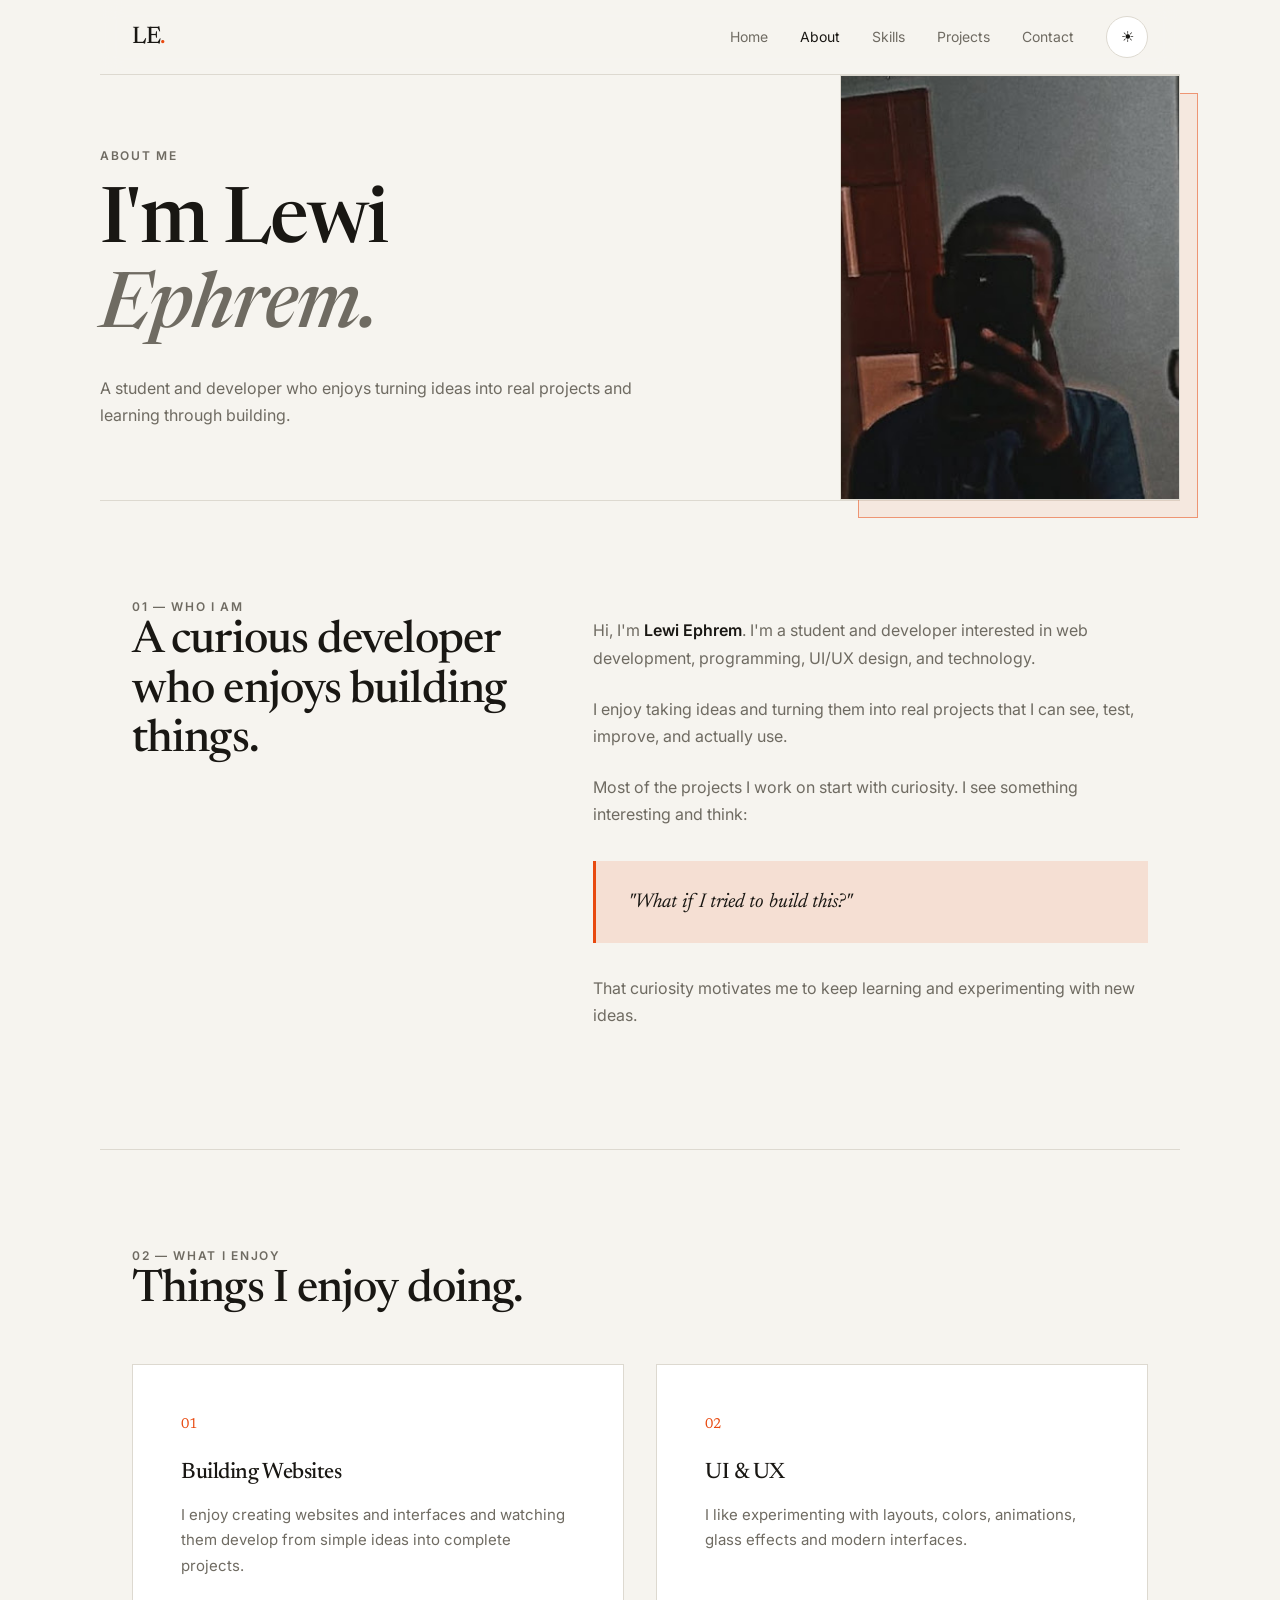
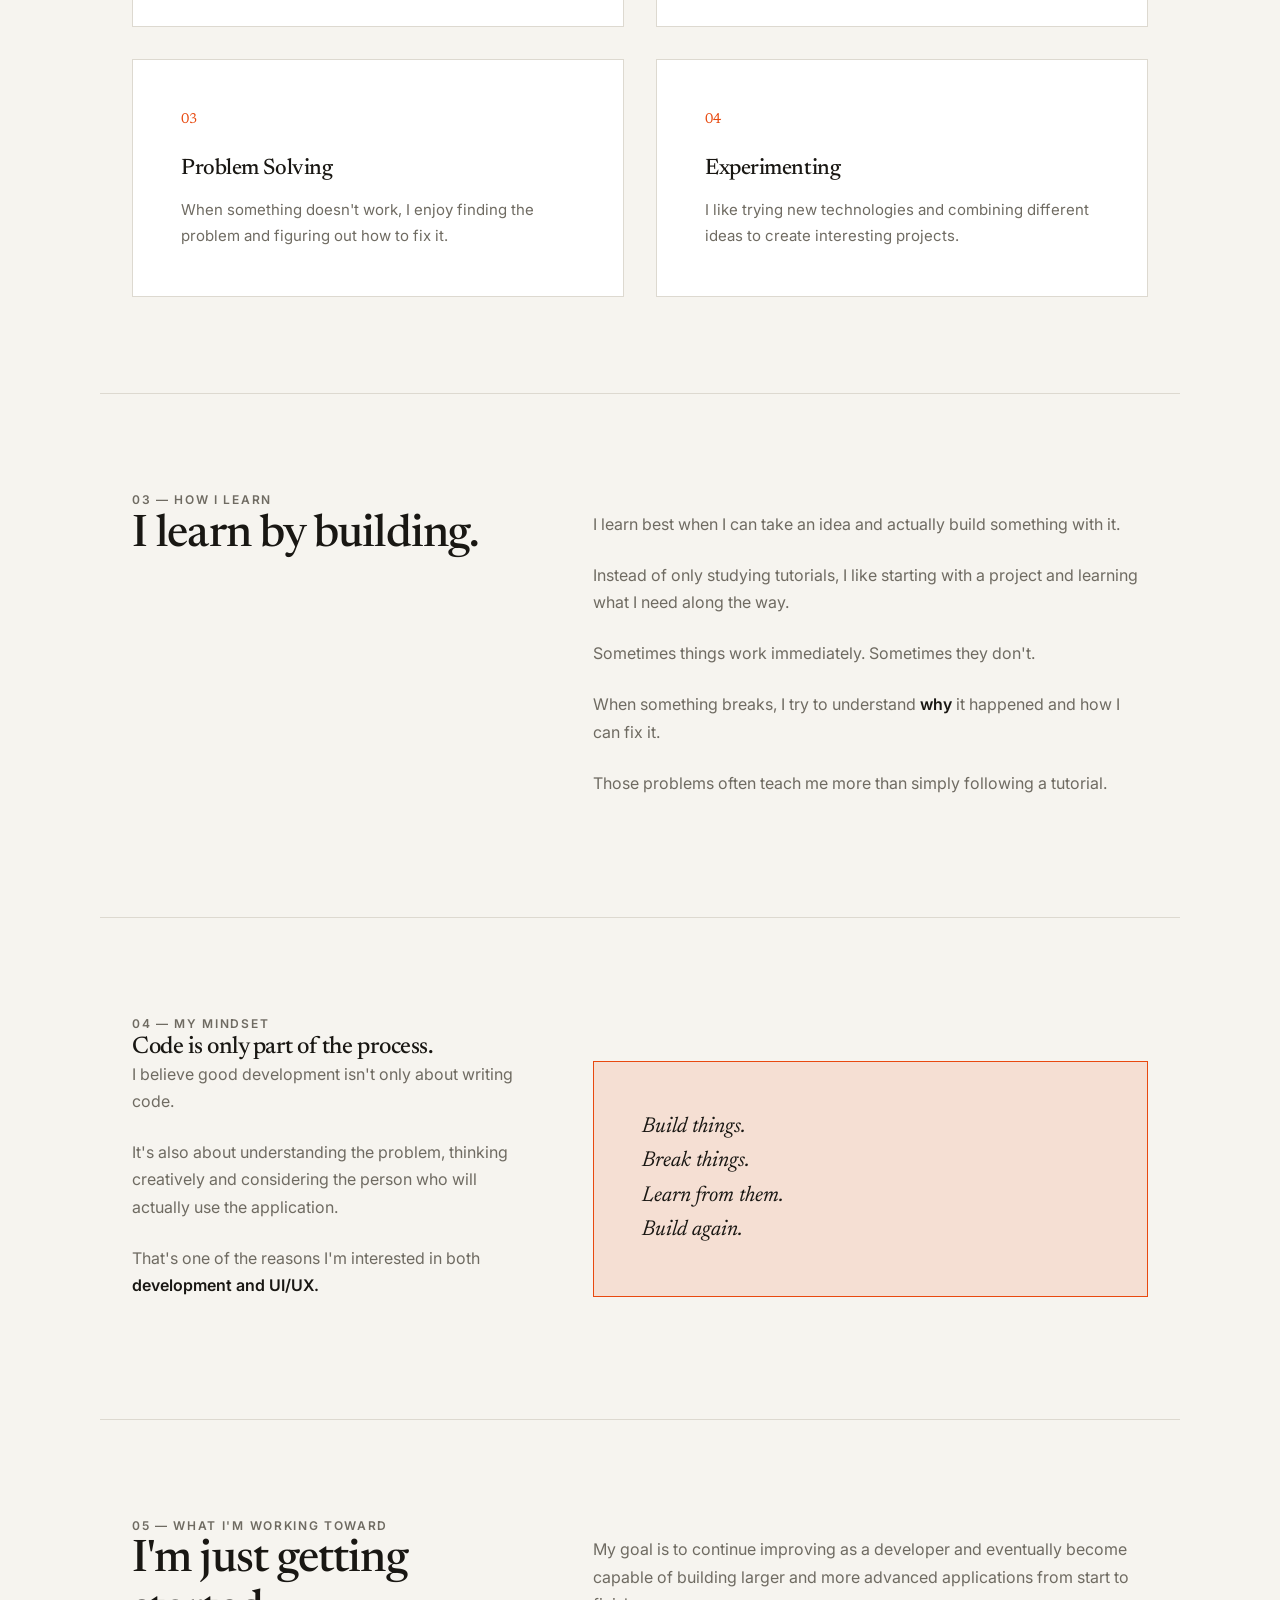
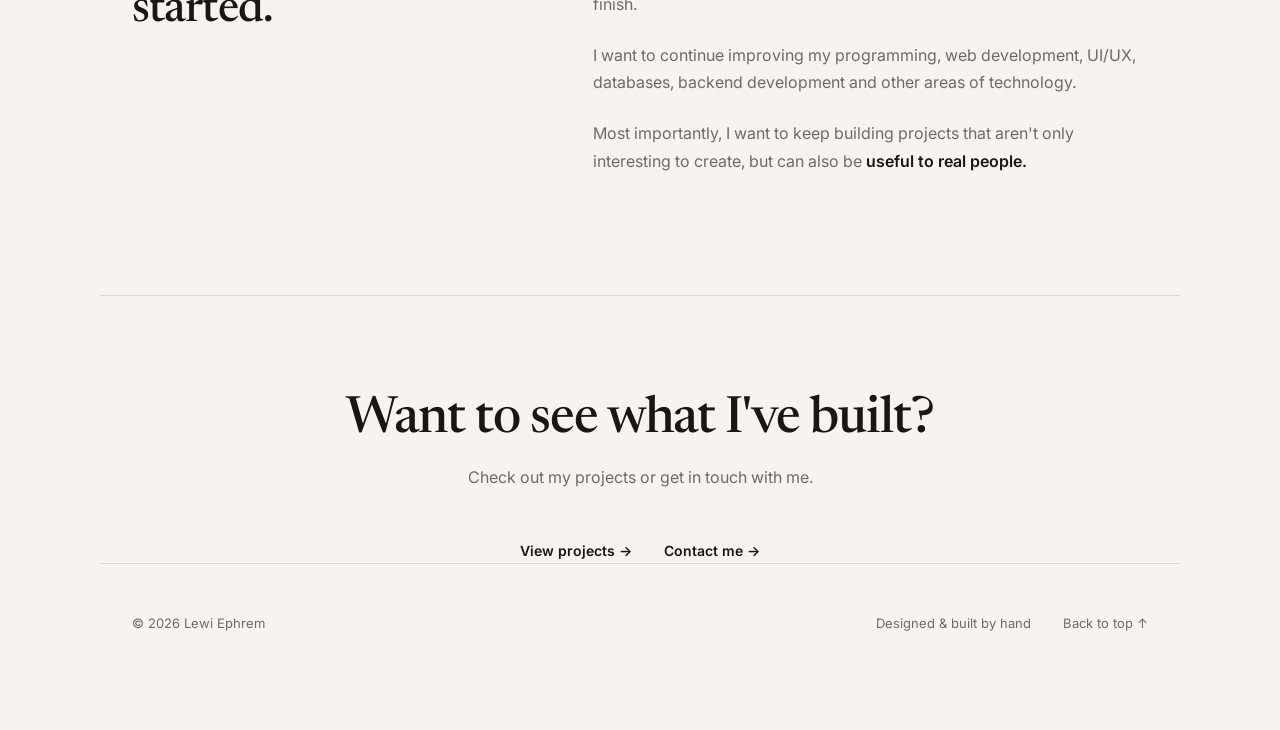
==== about.html @ 84564d86 "Add files via upload" ====
<!DOCTYPE html>
<html lang="en" data-theme="light" class="no-js">
<head>
  <meta charset="UTF-8" />
  <meta name="viewport" content="width=device-width, initial-scale=1.0" />
  <meta name="description" content="About Lewi Ephrem — a student and developer who enjoys turning ideas into real projects and learning by building." />
  <title>About Me | Lewi Ephrem</title>

  <script>document.documentElement.classList.replace("no-js", "js");</script>

  <!-- Set theme before paint so there's no flash -->
  <script>
    (function () {
      var saved = localStorage.getItem("theme");
      var prefersDark = window.matchMedia("(prefers-color-scheme: dark)").matches;
      document.documentElement.dataset.theme = saved || (prefersDark ? "dark" : "light");
    })();
  </script>

  <link rel="preconnect" href="https://fonts.googleapis.com" />
  <link rel="preconnect" href="https://fonts.gstatic.com" crossorigin />
  <link href="https://fonts.googleapis.com/css2?family=Newsreader:ital,opsz,wght@0,6..72,400;0,6..72,500;1,6..72,400&family=Inter:wght@400;500;600&display=swap" rel="stylesheet" />
  <link rel="stylesheet" href="about.css" />
</head>
<body id="top">

  <header class="site-header">
    <a href="index.html" class="logo">LE<span class="logo-dot">.</span></a>
    <nav class="nav" aria-label="Primary">
      <a href="index.html">Home</a>
      <a href="about.html" class="active" aria-current="page">About</a>
      <a href="skills.html">Skills</a>
      <a href="projects.html">Projects</a>
      <a href="contact.html">Contact</a>
    </nav>
    <button id="theme-toggle" class="theme-toggle" aria-label="Toggle color theme">
      <span class="icon-sun" aria-hidden="true">☀</span>
      <span class="icon-moon" aria-hidden="true">☾</span>
    </button>
  </header>

  <main>

    <!-- Hero -->
    <section class="hero">
      <div class="hero-copy">
        <p class="eyebrow">About me</p>
        <h1>I'm Lewi<br /><em>Ephrem.</em></h1>
        <p class="lede">
          A student and developer who enjoys turning ideas into real
          projects and learning through building.
        </p>
      </div>
      <div class="hero-portrait">
        <figure class="portrait">
          <img src="assets/my.jpg" alt="Portrait of Lewi Ephrem" />
        </figure>
      </div>
    </section>

    <!-- 01 Who I am -->
    <section class="section">
      <p class="eyebrow">01 — Who I am</p>
      <div class="split">
        <h2>A curious developer who enjoys building things.</h2>
        <div class="prose">
          <p>Hi, I'm <strong>Lewi Ephrem</strong>. I'm a student and developer interested in web development, programming, UI/UX design, and technology.</p>
          <p>I enjoy taking ideas and turning them into real projects that I can see, test, improve, and actually use.</p>
          <p>Most of the projects I work on start with curiosity. I see something interesting and think:</p>
          <blockquote>"What if I tried to build this?"</blockquote>
          <p>That curiosity motivates me to keep learning and experimenting with new ideas.</p>
        </div>
      </div>
    </section>

    <!-- 02 What I enjoy -->
    <section class="section">
      <p class="eyebrow">02 — What I enjoy</p>
      <h2>Things I enjoy doing.</h2>
      <div class="card-grid">
        <article class="card">
          <span class="card-num">01</span>
          <h3>Building Websites</h3>
          <p>I enjoy creating websites and interfaces and watching them develop from simple ideas into complete projects.</p>
        </article>
        <article class="card">
          <span class="card-num">02</span>
          <h3>UI & UX</h3>
          <p>I like experimenting with layouts, colors, animations, glass effects and modern interfaces.</p>
        </article>
        <article class="card">
          <span class="card-num">03</span>
          <h3>Problem Solving</h3>
          <p>When something doesn't work, I enjoy finding the problem and figuring out how to fix it.</p>
        </article>
        <article class="card">
          <span class="card-num">04</span>
          <h3>Experimenting</h3>
          <p>I like trying new technologies and combining different ideas to create interesting projects.</p>
        </article>
      </div>
    </section>

    <!-- 03 How I learn -->
    <section class="section">
      <p class="eyebrow">03 — How I learn</p>
      <div class="split">
        <h2>I learn by building.</h2>
        <div class="prose">
          <p>I learn best when I can take an idea and actually build something with it.</p>
          <p>Instead of only studying tutorials, I like starting with a project and learning what I need along the way.</p>
          <p>Sometimes things work immediately. Sometimes they don't.</p>
          <p>When something breaks, I try to understand <strong>why</strong> it happened and how I can fix it.</p>
          <p>Those problems often teach me more than simply following a tutorial.</p>
        </div>
      </div>
    </section>

    <!-- 04 My mindset -->
    <section class="section">
      <p class="eyebrow">04 — My mindset</p>
      <div class="split">
        <div>
          <h2>Code is only part of the process.</h2>
          <div class="prose">
            <p>I believe good development isn't only about writing code.</p>
            <p>It's also about understanding the problem, thinking creatively and considering the person who will actually use the application.</p>
            <p>That's one of the reasons I'm interested in both <strong>development and UI/UX.</strong></p>
          </div>
        </div>
        <aside class="quote-card">
          <p>Build things.<br />Break things.<br />Learn from them.<br />Build again.</p>
        </aside>
      </div>
    </section>

    <!-- 05 What I'm working toward -->
    <section class="section">
      <p class="eyebrow">05 — What I'm working toward</p>
      <div class="split">
        <h2>I'm just getting started.</h2>
        <div class="prose">
          <p>My goal is to continue improving as a developer and eventually become capable of building larger and more advanced applications from start to finish.</p>
          <p>I want to continue improving my programming, web development, UI/UX, databases, backend development and other areas of technology.</p>
          <p>Most importantly, I want to keep building projects that aren't only interesting to create, but can also be <strong>useful to real people.</strong></p>
        </div>
      </div>
    </section>

    <!-- CTA -->
    <section class="section cta">
      <h2>Want to see what I've built?</h2>
      <p class="lede">Check out my projects or get in touch with me.</p>
      <div class="hero-actions">
        <a href="projects.html" class="link-arrow">View projects →</a>
       <a href="contact.html" class="link-arrow">Contact me →</a>
      </div>
    </section>

  </main>

  <footer class="site-footer">
    <span>© <span id="year"></span> Lewi Ephrem</span>
    <span class="footer-note">Designed & built by hand</span>
    <a href="#top">Back to top ↑</a>
  </footer>

  <script>
    // Theme toggle (shared with the other pages)
    const root = document.documentElement;
    document.getElementById("theme-toggle").addEventListener("click", () => {
      const next = root.dataset.theme === "dark" ? "light" : "dark";
      root.dataset.theme = next;
      localStorage.setItem("theme", next);
    });

    // Footer year
    document.getElementById("year").textContent = new Date().getFullYear();
  </script>
</body>
</html>
---- about.css ----
/* ==========================================================
   Design tokens — identical to index.css and skills.css
========================================================== */
:root {
  --bg: #f6f4ef;
  --surface: #ffffff;
  --text: #191713;
  --muted: #6f6b62;
  --border: #ddd9d0;
  --accent: #e8490f;
  --accent-soft: rgba(232, 73, 15, 0.12);

  --font-body: "Inter", system-ui, sans-serif;
  --font-display: "Newsreader", Georgia, serif;

  --space-1: 8px;
  --space-2: 16px;
  --space-3: 24px;
  --space-4: 32px;
  --space-6: 48px;
  --space-8: 64px;
  --space-12: 96px;

  --ease: cubic-bezier(0.16, 1, 0.3, 1);
  --dur: 200ms;
  --container: 1080px;
}

[data-theme="dark"] {
  --bg: #14130f;
  --surface: #1d1b17;
  --text: #ece8e0;
  --muted: #a39d8f;
  --border: #33302a;
  --accent: #ff6a2b;
  --accent-soft: rgba(255, 106, 43, 0.14);
}

@media (prefers-color-scheme: dark) {
  html:not([data-theme]) {
    --bg: #14130f; --surface: #1d1b17; --text: #ece8e0;
    --muted: #a39d8f; --border: #33302a; --accent: #ff6a2b;
  }
}

/* ==========================================================
   Base
========================================================== */
*, *::before, *::after { box-sizing: border-box; }
* { margin: 0; }

html { scroll-behavior: smooth; }

body {
  font-family: var(--font-body);
  font-size: 16px;
  line-height: 1.7;
  color: var(--text);
  background: var(--bg);
  transition: background var(--dur) var(--ease), color var(--dur) var(--ease);
}

a { color: inherit; text-decoration: none; }
img { display: block; max-width: 100%; }

::selection { background: var(--accent); color: var(--bg); }

:focus-visible { outline: 2px solid var(--accent); outline-offset: 3px; }

h1, h2, h3 {
  font-family: var(--font-display);
  font-weight: 500;
  line-height: 1.1;
  letter-spacing: -0.02em;
}

.eyebrow {
  font-size: 12px;
  font-weight: 600;
  letter-spacing: 0.14em;
  text-transform: uppercase;
  color: var(--muted);
}

/* ==========================================================
   Header — same on every page
========================================================== */
.site-header {
  position: sticky;
  top: 0;
  z-index: 100;
  display: flex;
  align-items: center;
  gap: var(--space-4);
  max-width: var(--container);
  margin: 0 auto;
  padding: var(--space-2) var(--space-4);
  background: color-mix(in srgb, var(--bg) 88%, transparent);
  backdrop-filter: blur(10px);
  border-bottom: 1px solid var(--border);
}

.logo { font-family: var(--font-display); font-size: 1.5rem; font-weight: 500; letter-spacing: -0.02em; }
.logo-dot { color: var(--accent); }

.nav { display: flex; gap: var(--space-4); margin-left: auto; font-size: 14px; }
.nav a { color: var(--muted); transition: color var(--dur) var(--ease); }
.nav a:hover, .nav a.active { color: var(--text); }

.theme-toggle {
  width: 42px; height: 42px;
  border: 1px solid var(--border);
  border-radius: 50%;
  background: var(--surface);
  color: var(--text);
  font-size: 15px;
  cursor: pointer;
  transition: border-color var(--dur) var(--ease), transform var(--dur) var(--ease);
}
.theme-toggle:hover { border-color: var(--accent); transform: rotate(12deg); }
.theme-toggle .icon-moon { display: none; }
[data-theme="dark"] .theme-toggle .icon-sun { display: none; }
[data-theme="dark"] .theme-toggle .icon-moon { display: inline; }

/* ==========================================================
   Hero
========================================================== */
.hero {
  max-width: var(--container);
  margin: 0 auto;
  padding: var(--space-16) var(--space-4) var(--space-12);
  display: grid;
  grid-template-columns: 7fr 5fr;
  gap: var(--space-8);
  align-items: center;
}

.hero h1 {
  font-size: clamp(2.8rem, 6vw, 5.2rem);
  margin-top: var(--space-2);
}

.hero h1 em { color: var(--muted); font-style: italic; }

.lede { max-width: 34rem; color: var(--muted); margin-top: var(--space-3); }

.hero-portrait { display: flex; justify-content: flex-end; }

.portrait { position: relative; width: min(340px, 100%); margin: 0; }

.portrait::before {
  content: "";
  position: absolute;
  inset: 18px -18px -18px 18px;
  background: var(--accent-soft);
  border: 1px solid var(--accent);
  opacity: 0.55;
}

.portrait img {
  position: relative;
  width: 100%;
  aspect-ratio: 4 / 5;
  object-fit: cover;
  border: 1px solid var(--border);
  background: var(--surface);
}

/* ==========================================================
   Sections
========================================================== */
.section {
  max-width: var(--container);
  margin: 0 auto;
  padding: var(--space-12) var(--space-4);
  border-top: 1px solid var(--border);
}

.section > h2 {
  font-size: clamp(1.9rem, 3.5vw, 2.9rem);
  margin-bottom: var(--space-4);
}

/* Asymmetric two-column: heading left, prose right */
.split {
  display: grid;
  grid-template-columns: 5fr 7fr;
  gap: var(--space-8);
  align-items: start;
}

.split > h2 {
  font-size: clamp(1.9rem, 3.5vw, 2.9rem);
}

.split .prose { max-width: 40rem; }

.prose p {
  color: var(--muted);
  margin-bottom: var(--space-3);
}

.prose strong { color: var(--text); font-weight: 600; }

blockquote {
  margin: var(--space-4) 0;
  padding: var(--space-3) var(--space-4);
  border-left: 3px solid var(--accent);
  background: var(--accent-soft);
  font-family: var(--font-display);
  font-style: italic;
  font-size: 1.25rem;
  color: var(--text);
}

/* ==========================================================
   Cards
========================================================== */
.card-grid {
  display: grid;
  grid-template-columns: repeat(2, 1fr);
  gap: var(--space-4);
  margin-top: var(--space-6);
}

.card {
  border: 1px solid var(--border);
  background: var(--surface);
  padding: var(--space-6);
  transition: border-color var(--dur) var(--ease), transform var(--dur) var(--ease);
}

.card:hover {
  border-color: var(--accent);
  transform: translateY(-3px);
}

.card-num {
  display: block;
  font-family: var(--font-display);
  font-size: 0.9rem;
  color: var(--accent);
  margin-bottom: var(--space-3);
}

.card h3 { font-size: 1.4rem; margin-bottom: var(--space-2); }
.card p { color: var(--muted); font-size: 15px; }

/* ==========================================================
   Mindset quote card
========================================================== */
.quote-card {
  border: 1px solid var(--accent);
  background: var(--accent-soft);
  padding: var(--space-6);
  font-family: var(--font-display);
  font-size: 1.35rem;
  font-style: italic;
  line-height: 1.6;
  color: var(--text);
  align-self: center;
}

/* ==========================================================
   CTA
========================================================== */
.cta { text-align: center; padding-bottom: var(--space-16); }

.cta h2 { font-size: clamp(2rem, 4vw, 3.2rem); margin-bottom: var(--space-2); }
.cta .lede { margin: 0 auto; }

.hero-actions {
  display: flex;
  gap: var(--space-4);
  justify-content: center;
  margin-top: var(--space-6);
}

.link-arrow { position: relative; font-size: 14px; font-weight: 600; }
.link-arrow::after {
  content: "";
  position: absolute;
  left: 0; bottom: -4px;
  width: 100%; height: 2px;
  background: var(--accent);
  transform: scaleX(0);
  transform-origin: left;
  transition: transform 300ms var(--ease);
}
.link-arrow:hover::after { transform: scaleX(1); }

/* ==========================================================
   Footer — same on every page
========================================================== */
.site-footer {
  max-width: var(--container);
  margin: 0 auto;
  padding: var(--space-6) var(--space-4) var(--space-12);
  display: flex;
  align-items: center;
  gap: var(--space-4);
  border-top: 1px solid var(--border);
  font-size: 13px;
  color: var(--muted);
}

.footer-note { margin-left: auto; }
.site-footer a:hover { color: var(--accent); }

/* ==========================================================
   Responsive
========================================================== */
@media (max-width: 900px) {
  .split { grid-template-columns: 1fr; gap: var(--space-4); }
  .card-grid { grid-template-columns: 1fr; }
  .hero { grid-template-columns: 1fr; gap: var(--space-8); }
  .hero-portrait { justify-content: flex-start; }
  .portrait { width: min(280px, 80%); }
}

@media (max-width: 600px) {
  .site-header { flex-wrap: wrap; gap: var(--space-2); }
  .nav { order: 3; width: 100%; justify-content: center; padding-bottom: 8px; gap: var(--space-2); font-size: 13px; }
  .hero { padding-top: var(--space-8); }
  .section { padding-top: var(--space-8); }
  .card { padding: var(--space-4); }
  .footer-note { display: none; }
}

/* ==========================================================
   Reduced motion
========================================================== */
@media (prefers-reduced-motion: reduce) {
  *, *::before, *::after { transition: none !important; animation: none !important; }
}
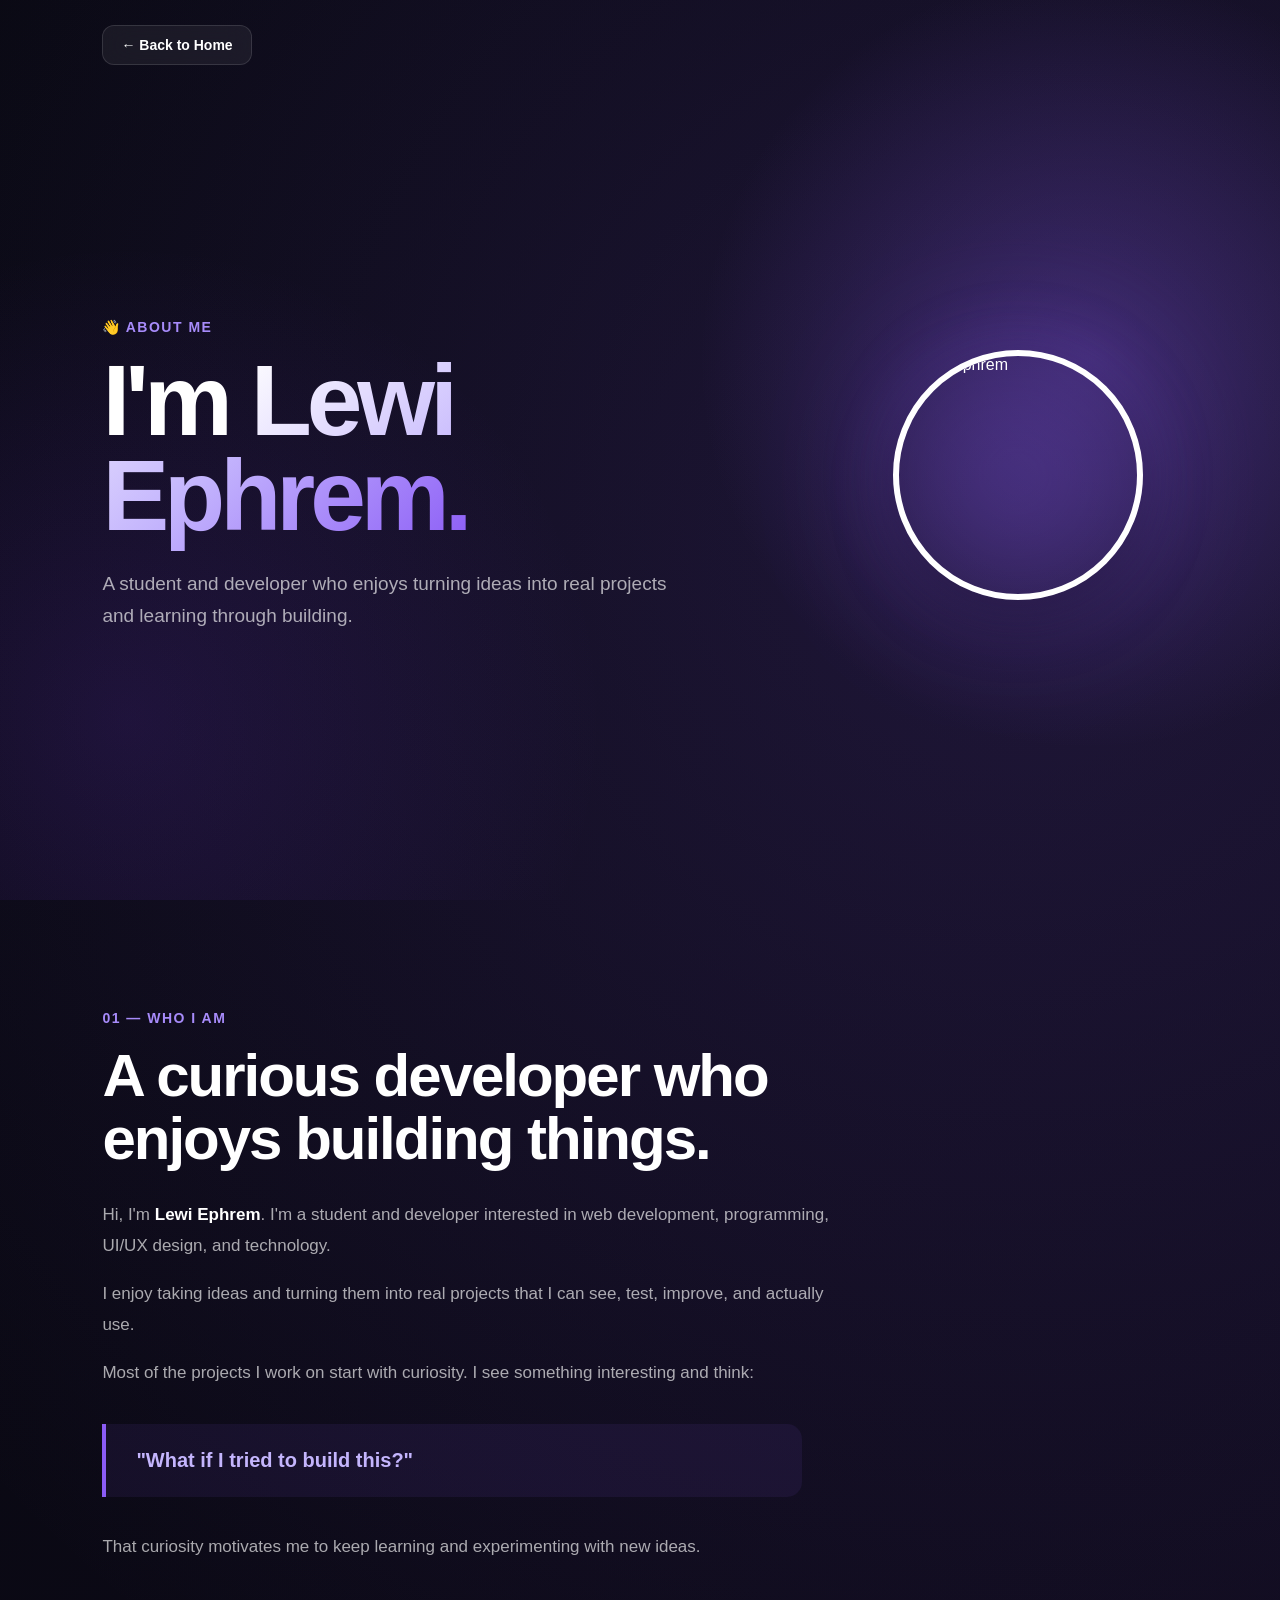
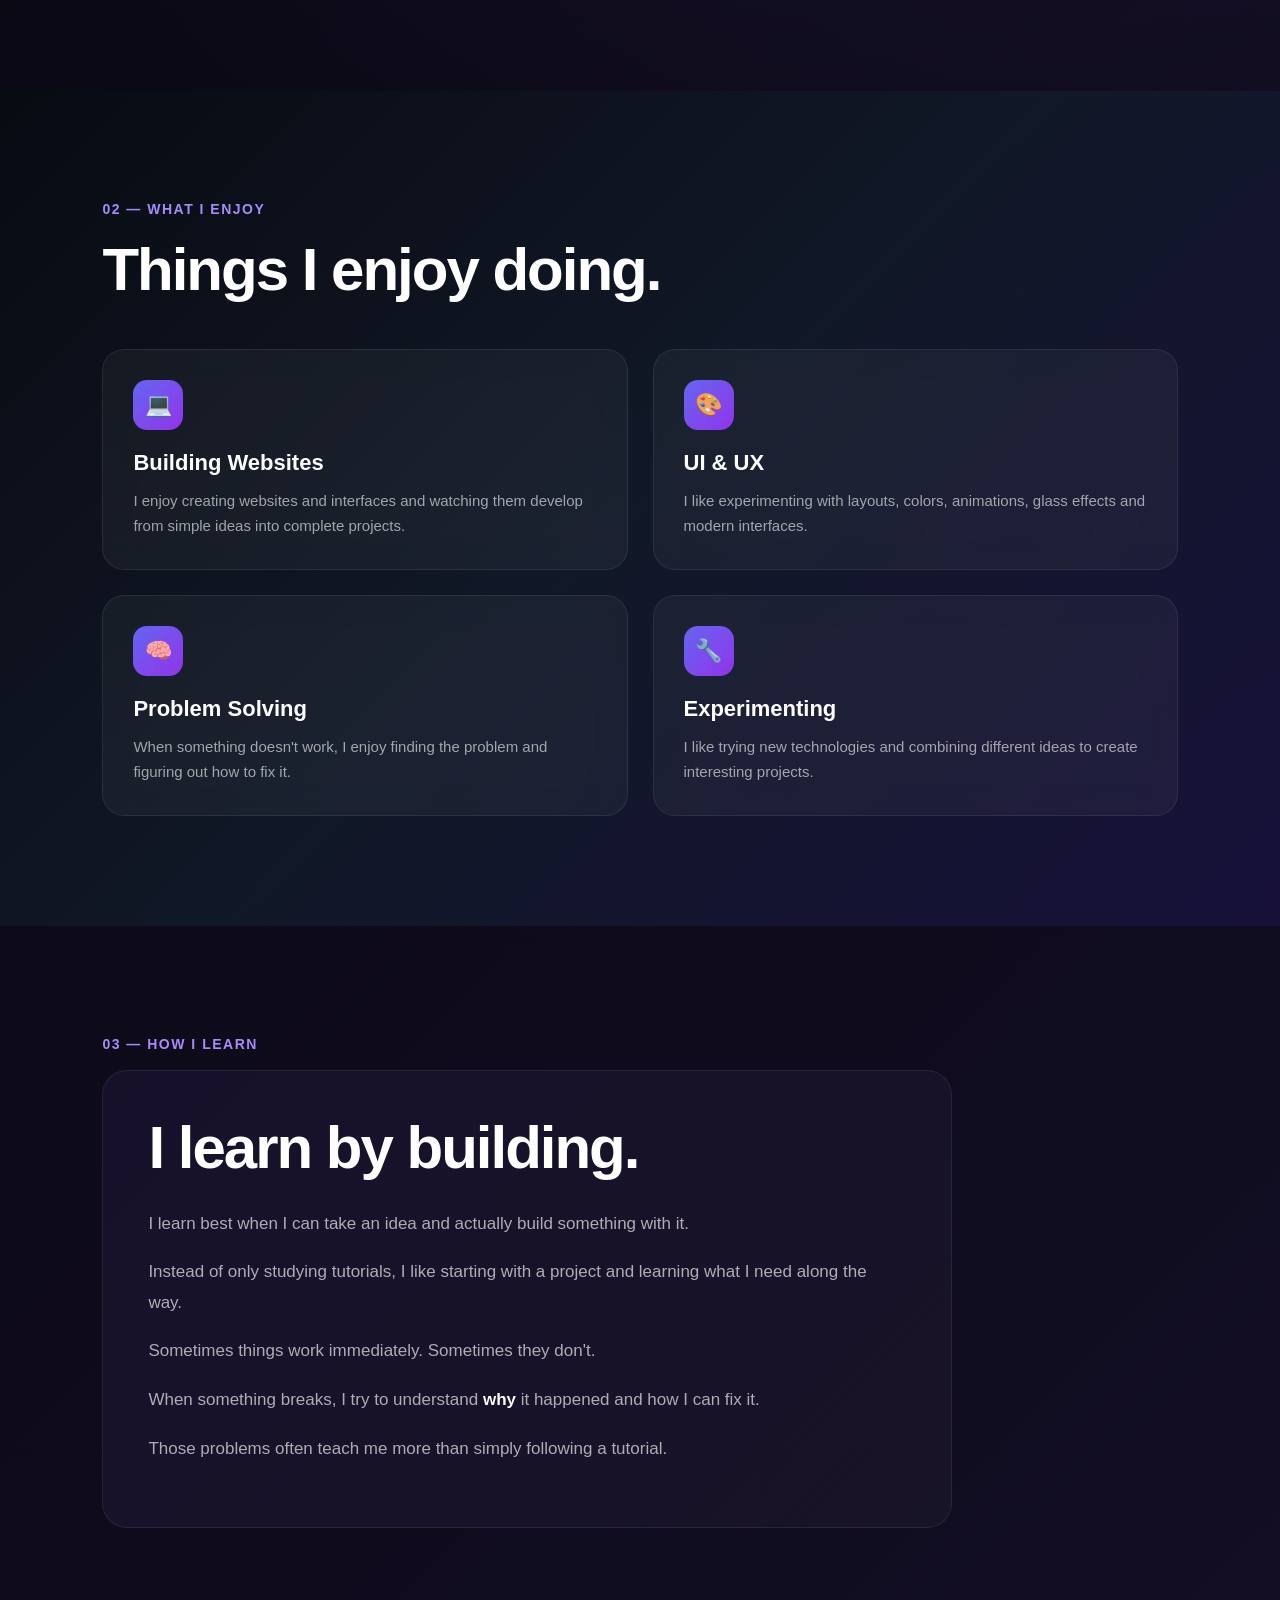
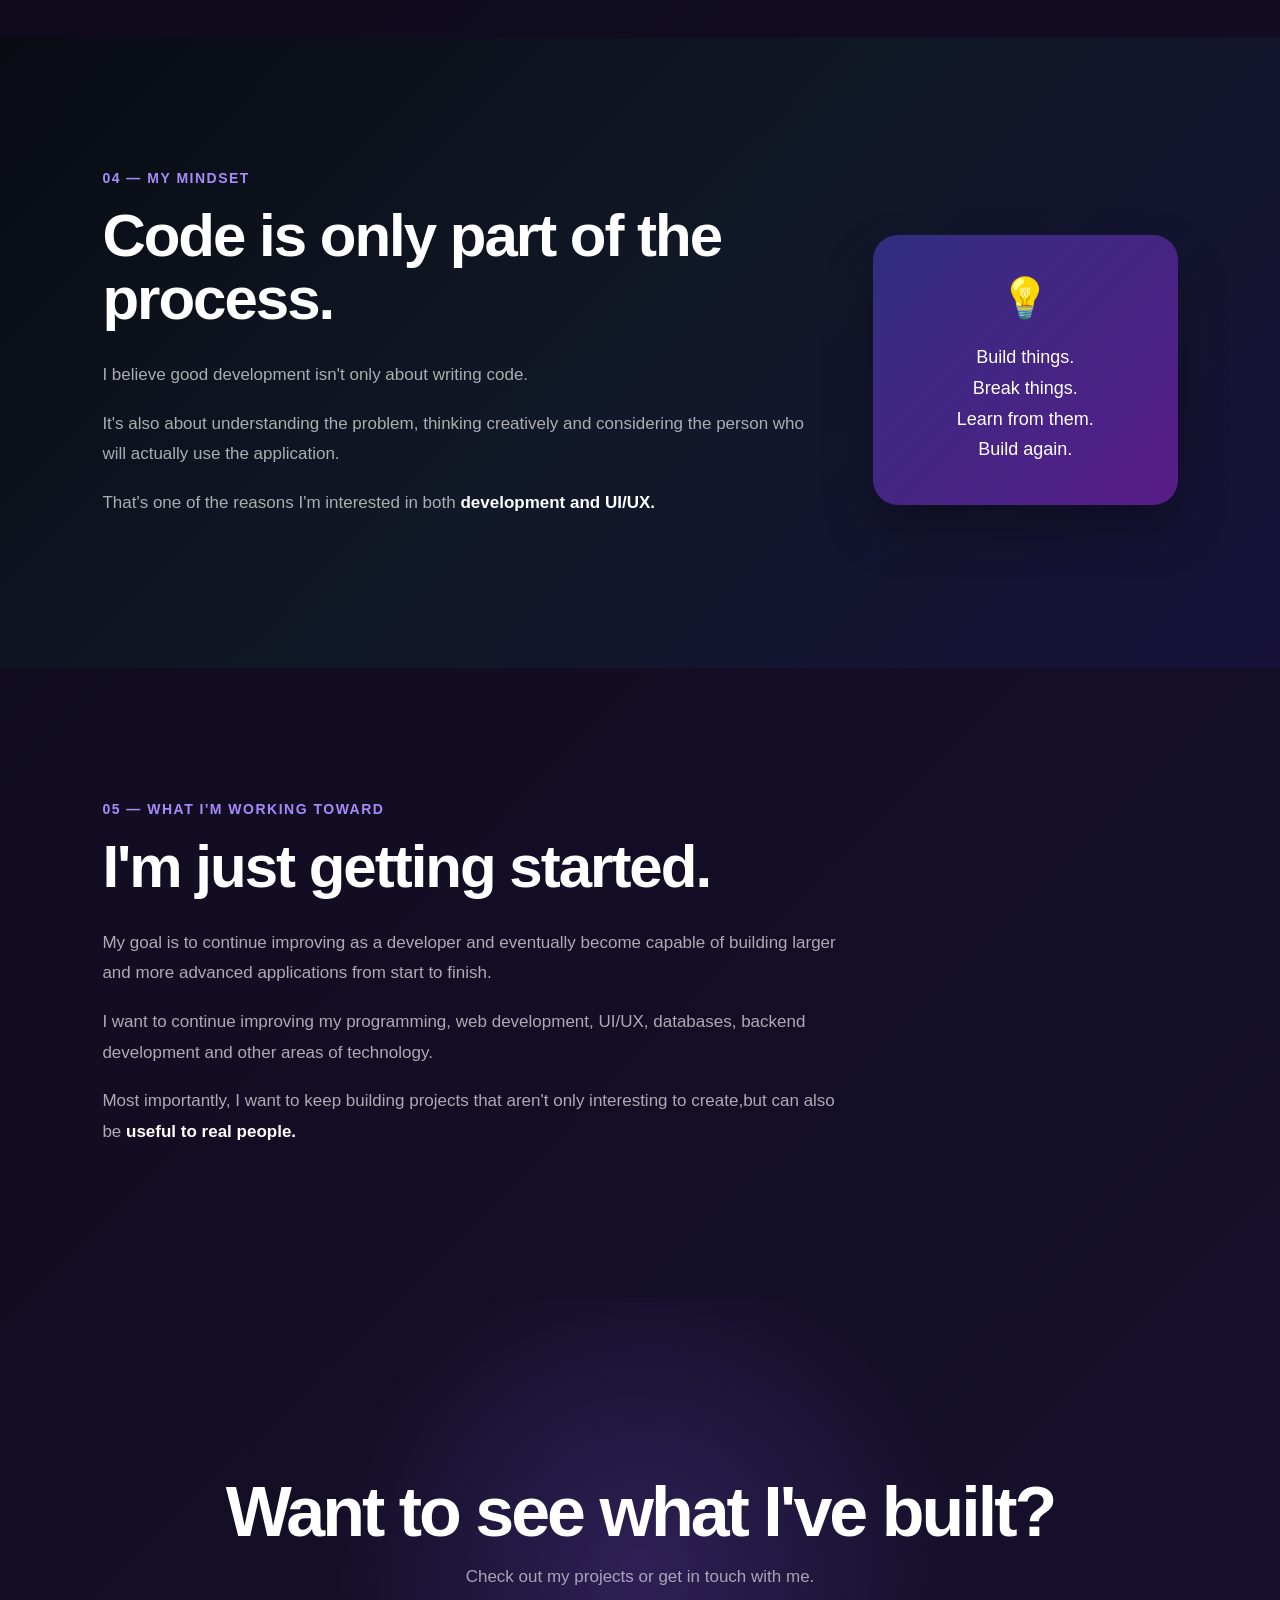
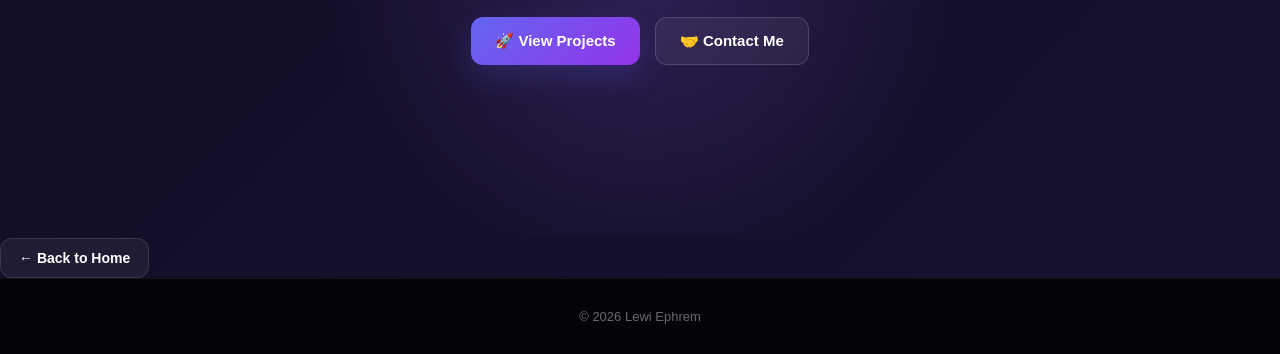
==== commit c25cf7c2: "Add files via upload" ====
--- a/about.html
+++ b/about.html
@@ -1,181 +1,297 @@
 <!DOCTYPE html>
-<html lang="en" data-theme="light" class="no-js">
+<html lang="en">
+
 <head>
-  <meta charset="UTF-8" />
-  <meta name="viewport" content="width=device-width, initial-scale=1.0" />
-  <meta name="description" content="About Lewi Ephrem — a student and developer who enjoys turning ideas into real projects and learning by building." />
-  <title>About Me | Lewi Ephrem</title>
-
-  <script>document.documentElement.classList.replace("no-js", "js");</script>
-
-  <!-- Set theme before paint so there's no flash -->
-  <script>
-    (function () {
-      var saved = localStorage.getItem("theme");
-      var prefersDark = window.matchMedia("(prefers-color-scheme: dark)").matches;
-      document.documentElement.dataset.theme = saved || (prefersDark ? "dark" : "light");
-    })();
-  </script>
-
-  <link rel="preconnect" href="https://fonts.googleapis.com" />
-  <link rel="preconnect" href="https://fonts.gstatic.com" crossorigin />
-  <link href="https://fonts.googleapis.com/css2?family=Newsreader:ital,opsz,wght@0,6..72,400;0,6..72,500;1,6..72,400&family=Inter:wght@400;500;600&display=swap" rel="stylesheet" />
-  <link rel="stylesheet" href="about.css" />
+
+    <meta charset="UTF-8">
+
+    <meta
+        name="viewport"
+        content="width=device-width, initial-scale=1.0"
+    >
+
+    <title>About Me | Lewi Ephrem</title>
+
+    <link rel="stylesheet" href="about.css">
+
 </head>
-<body id="top">
-
-  <header class="site-header">
-    <a href="index.html" class="logo">LE<span class="logo-dot">.</span></a>
-    <nav class="nav" aria-label="Primary">
-      <a href="index.html">Home</a>
-      <a href="about.html" class="active" aria-current="page">About</a>
-      <a href="skills.html">Skills</a>
-      <a href="projects.html">Projects</a>
-      <a href="contact.html">Contact</a>
-    </nav>
-    <button id="theme-toggle" class="theme-toggle" aria-label="Toggle color theme">
-      <span class="icon-sun" aria-hidden="true">☀</span>
-      <span class="icon-moon" aria-hidden="true">☾</span>
-    </button>
-  </header>
-
-  <main>
-
-    <!-- Hero -->
-    <section class="hero">
-      <div class="hero-copy">
-        <p class="eyebrow">About me</p>
-        <h1>I'm Lewi<br /><em>Ephrem.</em></h1>
-        <p class="lede">
-          A student and developer who enjoys turning ideas into real
-          projects and learning through building.
-        </p>
-      </div>
-      <div class="hero-portrait">
-        <figure class="portrait">
-          <img src="assets/my.jpg" alt="Portrait of Lewi Ephrem" />
-        </figure>
-      </div>
-    </section>
-
-    <!-- 01 Who I am -->
-    <section class="section">
-      <p class="eyebrow">01 — Who I am</p>
-      <div class="split">
-        <h2>A curious developer who enjoys building things.</h2>
-        <div class="prose">
-          <p>Hi, I'm <strong>Lewi Ephrem</strong>. I'm a student and developer interested in web development, programming, UI/UX design, and technology.</p>
-          <p>I enjoy taking ideas and turning them into real projects that I can see, test, improve, and actually use.</p>
-          <p>Most of the projects I work on start with curiosity. I see something interesting and think:</p>
-          <blockquote>"What if I tried to build this?"</blockquote>
-          <p>That curiosity motivates me to keep learning and experimenting with new ideas.</p>
-        </div>
-      </div>
-    </section>
-
-    <!-- 02 What I enjoy -->
-    <section class="section">
-      <p class="eyebrow">02 — What I enjoy</p>
-      <h2>Things I enjoy doing.</h2>
-      <div class="card-grid">
-        <article class="card">
-          <span class="card-num">01</span>
-          <h3>Building Websites</h3>
-          <p>I enjoy creating websites and interfaces and watching them develop from simple ideas into complete projects.</p>
-        </article>
-        <article class="card">
-          <span class="card-num">02</span>
-          <h3>UI & UX</h3>
-          <p>I like experimenting with layouts, colors, animations, glass effects and modern interfaces.</p>
-        </article>
-        <article class="card">
-          <span class="card-num">03</span>
-          <h3>Problem Solving</h3>
-          <p>When something doesn't work, I enjoy finding the problem and figuring out how to fix it.</p>
-        </article>
-        <article class="card">
-          <span class="card-num">04</span>
-          <h3>Experimenting</h3>
-          <p>I like trying new technologies and combining different ideas to create interesting projects.</p>
-        </article>
-      </div>
-    </section>
-
-    <!-- 03 How I learn -->
-    <section class="section">
-      <p class="eyebrow">03 — How I learn</p>
-      <div class="split">
-        <h2>I learn by building.</h2>
-        <div class="prose">
-          <p>I learn best when I can take an idea and actually build something with it.</p>
-          <p>Instead of only studying tutorials, I like starting with a project and learning what I need along the way.</p>
-          <p>Sometimes things work immediately. Sometimes they don't.</p>
-          <p>When something breaks, I try to understand <strong>why</strong> it happened and how I can fix it.</p>
-          <p>Those problems often teach me more than simply following a tutorial.</p>
-        </div>
-      </div>
-    </section>
-
-    <!-- 04 My mindset -->
-    <section class="section">
-      <p class="eyebrow">04 — My mindset</p>
-      <div class="split">
+
+<body>
+
+
+<!-- =========================================================
+     BACK TO HOME
+========================================================= -->
+
+<div class="top-bar">
+    <a href="index.html" class="back-home"> ← Back to Home </a>
+</div>
+
+
+
+<!-- =========================================================
+     ABOUT HERO
+========================================================= -->
+
+<section class="about-hero">
+
+    <div class="about-hero-content">
+
+        <span class="about-label">
+            👋 ABOUT ME
+        </span>
+
+        <h1>
+            I'm <span>Lewi Ephrem.</span>
+        </h1>
+
+        <p>
+            A student and developer who enjoys turning
+            ideas into real projects and learning through
+            building.
+        </p>
+
+    </div>
+
+
+    <div class="about-hero-image">
+
+        <div class="image-glow"></div>
+
+        <img
+            src="my.jpg"
+            alt="Lewi Ephrem"
+        >
+
+    </div>
+
+</section>
+
+
+
+<!-- =========================================================
+     WHO I AM
+========================================================= -->
+
+<section class="about-section">
+
+    <span class="section-label">
+        01 — WHO I AM
+    </span>
+
+    <div class="about-content">
+
+        <h2>
+            A curious developer
+            who enjoys building things.
+        </h2>
+
+        <p>
+            Hi, I'm <strong>Lewi Ephrem</strong>.
+            I'm a student and developer interested in
+            web development, programming, UI/UX design,
+            and technology.
+        </p>
+
+        <p>
+            I enjoy taking ideas and turning them into
+            real projects that I can see, test, improve,
+            and actually use.
+        </p>
+
+        <p>
+            Most of the projects I work on start with
+            curiosity. I see something interesting and
+            think:
+        </p>
+
+        <blockquote>
+            "What if I tried to build this?"
+        </blockquote>
+
+        <p>
+            That curiosity motivates me to keep learning
+            and experimenting with new ideas.
+        </p>
+
+    </div>
+
+</section>
+<!-- =========================================================
+     WHAT I ENJOY
+========================================================= -->
+<section class="about-section dark-section">
+    <span class="section-label"> 02 — WHAT I ENJOY </span>
+    <h2 class="section-title"> Things I enjoy doing. </h2>
+    <div class="about-grid">
+        <div class="about-card">
+            <div class="card-icon">
+                💻
+            </div>
+            <h3> Building Websites </h3>
+            <p>
+                I enjoy creating websites and interfaces
+                and watching them develop from simple ideas
+                into complete projects.
+            </p>
+        </div>
+        <div class="about-card">
+            <div class="card-icon">
+                🎨
+            </div>
+            <h3>UI & UX</h3>
+            <p>
+                I like experimenting with layouts, colors,
+                animations, glass effects and modern
+                interfaces.
+            </p>
+
+        </div>
+        <div class="about-card">
+            <div class="card-icon">
+                🧠
+            </div>
+            <h3> Problem Solving </h3>
+
+            <p>
+                When something doesn't work, I enjoy
+                finding the problem and figuring out
+                how to fix it.
+            </p>
+        </div>
+        <div class="about-card">
+            <div class="card-icon">
+                🔧
+            </div>
+            <h3>
+                Experimenting
+            </h3>
+            <p>
+                I like trying new technologies and
+                combining different ideas to create
+                interesting projects.
+            </p>
+        </div>
+    </div>
+</section>
+<!-- =========================================================
+     HOW I LEARN
+========================================================= -->
+<section class="about-section">
+    <span class="section-label">
+        03 — HOW I LEARN
+    </span>
+    <div class="learning-content">
+        <h2> I learn by building. </h2>
+        <p>
+            I learn best when I can take an idea and
+            actually build something with it.
+        </p>
+        <p>
+            Instead of only studying tutorials, I like
+            starting with a project and learning what
+            I need along the way.
+        </p>
+        <p>
+            Sometimes things work immediately.
+            Sometimes they don't.
+        </p>
+        <p>
+            When something breaks, I try to understand
+            <strong>why</strong> it happened and how
+            I can fix it.
+        </p>
+        <p>
+            Those problems often teach me more than
+            simply following a tutorial.
+        </p>
+    </div>
+</section>
+<!-- =========================================================
+     MY MINDSET
+========================================================= -->
+<section class="about-section dark-section">
+    <span class="section-label"> 04 — MY MINDSET </span>
+    <div class="mindset">
         <div>
-          <h2>Code is only part of the process.</h2>
-          <div class="prose">
-            <p>I believe good development isn't only about writing code.</p>
-            <p>It's also about understanding the problem, thinking creatively and considering the person who will actually use the application.</p>
-            <p>That's one of the reasons I'm interested in both <strong>development and UI/UX.</strong></p>
-          </div>
-        </div>
-        <aside class="quote-card">
-          <p>Build things.<br />Break things.<br />Learn from them.<br />Build again.</p>
-        </aside>
-      </div>
-    </section>
-
-    <!-- 05 What I'm working toward -->
-    <section class="section">
-      <p class="eyebrow">05 — What I'm working toward</p>
-      <div class="split">
+            <h2>Code is only part of the process.</h2>
+            <p>
+                I believe good development isn't only
+                about writing code.
+            </p>
+            <p>
+                It's also about understanding the problem,
+                thinking creatively and considering the
+                person who will actually use the application.
+            </p>
+            <p>
+                That's one of the reasons I'm interested
+                in both <strong>development and UI/UX.</strong>
+            </p>
+        </div>
+        <div class="quote-card">
+            <span>💡</span>
+            <p>
+                Build things.<br>
+                Break things.<br>
+                Learn from them.<br>
+                Build again.
+            </p>
+        </div>
+    </div>
+</section>
+<!-- =========================================================
+     FUTURE
+========================================================= -->
+<section class="about-section">
+    <span class="section-label"> 05 — WHAT I'M WORKING TOWARD </span>
+    <div class="future-content">
         <h2>I'm just getting started.</h2>
-        <div class="prose">
-          <p>My goal is to continue improving as a developer and eventually become capable of building larger and more advanced applications from start to finish.</p>
-          <p>I want to continue improving my programming, web development, UI/UX, databases, backend development and other areas of technology.</p>
-          <p>Most importantly, I want to keep building projects that aren't only interesting to create, but can also be <strong>useful to real people.</strong></p>
-        </div>
-      </div>
-    </section>
-
-    <!-- CTA -->
-    <section class="section cta">
-      <h2>Want to see what I've built?</h2>
-      <p class="lede">Check out my projects or get in touch with me.</p>
-      <div class="hero-actions">
-        <a href="projects.html" class="link-arrow">View projects →</a>
-       <a href="contact.html" class="link-arrow">Contact me →</a>
-      </div>
-    </section>
-
-  </main>
-
-  <footer class="site-footer">
-    <span>© <span id="year"></span> Lewi Ephrem</span>
-    <span class="footer-note">Designed & built by hand</span>
-    <a href="#top">Back to top ↑</a>
-  </footer>
-
-  <script>
-    // Theme toggle (shared with the other pages)
-    const root = document.documentElement;
-    document.getElementById("theme-toggle").addEventListener("click", () => {
-      const next = root.dataset.theme === "dark" ? "light" : "dark";
-      root.dataset.theme = next;
-      localStorage.setItem("theme", next);
-    });
-
-    // Footer year
-    document.getElementById("year").textContent = new Date().getFullYear();
-  </script>
+        <p>
+            My goal is to continue improving as a developer
+            and eventually become capable of building larger
+            and more advanced applications from start to finish.
+        </p>
+        <p>
+            I want to continue improving my programming,
+            web development, UI/UX, databases, backend
+            development and other areas of technology.
+        </p>
+        <p>
+            Most importantly, I want to keep building
+            projects that aren't only interesting to create,but can also be <strong>useful to real people.</strong>
+        </p>
+    </div>
+</section>
+<!-- =========================================================
+     FINAL BUTTONS
+========================================================= -->
+<section class="about-end">
+    <h2>Want to see what I've built?</h2>
+    <p> Check out my projects or get in touch with me.</p>
+    <div class="end-buttons">
+        <a href="index.html#projects" class="end-btn project-btn">
+            🚀 View Projects
+        </a>
+        <a href="index.html#contact" class="end-btn contact-btn">
+            🤝 Contact Me
+        </a>
+    </div>
+</section>
+<!-- =========================================================
+     BACK TO HOME
+========================================================= -->
+
+    <div>
+        <a href="index.html" class="back-home"> ← Back to Home </a>
+    </div>
+<!-- =========================================================
+     FOOTER
+========================================================= -->
+<footer>
+    <p>
+        © 2026 Lewi Ephrem
+    </p>
+</footer>
 </body>
-</html>
+</html>
--- a/about.css
+++ b/about.css
@@ -1,335 +1,929 @@
-/* ==========================================================
-   Design tokens — identical to index.css and skills.css
-========================================================== */
-:root {
-  --bg: #f6f4ef;
-  --surface: #ffffff;
-  --text: #191713;
-  --muted: #6f6b62;
-  --border: #ddd9d0;
-  --accent: #e8490f;
-  --accent-soft: rgba(232, 73, 15, 0.12);
-
-  --font-body: "Inter", system-ui, sans-serif;
-  --font-display: "Newsreader", Georgia, serif;
-
-  --space-1: 8px;
-  --space-2: 16px;
-  --space-3: 24px;
-  --space-4: 32px;
-  --space-6: 48px;
-  --space-8: 64px;
-  --space-12: 96px;
-
-  --ease: cubic-bezier(0.16, 1, 0.3, 1);
-  --dur: 200ms;
-  --container: 1080px;
-}
-
-[data-theme="dark"] {
-  --bg: #14130f;
-  --surface: #1d1b17;
-  --text: #ece8e0;
-  --muted: #a39d8f;
-  --border: #33302a;
-  --accent: #ff6a2b;
-  --accent-soft: rgba(255, 106, 43, 0.14);
-}
-
-@media (prefers-color-scheme: dark) {
-  html:not([data-theme]) {
-    --bg: #14130f; --surface: #1d1b17; --text: #ece8e0;
-    --muted: #a39d8f; --border: #33302a; --accent: #ff6a2b;
-  }
-}
-
-/* ==========================================================
-   Base
-========================================================== */
-*, *::before, *::after { box-sizing: border-box; }
-* { margin: 0; }
-
-html { scroll-behavior: smooth; }
+/* =========================================================
+   GLOBAL
+========================================================= */
+
+* {
+    margin: 0;
+    padding: 0;
+    box-sizing: border-box;
+}
+
+html {
+    scroll-behavior: smooth;
+}
 
 body {
-  font-family: var(--font-body);
-  font-size: 16px;
-  line-height: 1.7;
-  color: var(--text);
-  background: var(--bg);
-  transition: background var(--dur) var(--ease), color var(--dur) var(--ease);
-}
-
-a { color: inherit; text-decoration: none; }
-img { display: block; max-width: 100%; }
-
-::selection { background: var(--accent); color: var(--bg); }
-
-:focus-visible { outline: 2px solid var(--accent); outline-offset: 3px; }
-
-h1, h2, h3 {
-  font-family: var(--font-display);
-  font-weight: 500;
-  line-height: 1.1;
-  letter-spacing: -0.02em;
-}
-
-.eyebrow {
-  font-size: 12px;
-  font-weight: 600;
-  letter-spacing: 0.14em;
-  text-transform: uppercase;
-  color: var(--muted);
-}
-
-/* ==========================================================
-   Header — same on every page
-========================================================== */
-.site-header {
-  position: sticky;
-  top: 0;
-  z-index: 100;
-  display: flex;
-  align-items: center;
-  gap: var(--space-4);
-  max-width: var(--container);
-  margin: 0 auto;
-  padding: var(--space-2) var(--space-4);
-  background: color-mix(in srgb, var(--bg) 88%, transparent);
-  backdrop-filter: blur(10px);
-  border-bottom: 1px solid var(--border);
-}
-
-.logo { font-family: var(--font-display); font-size: 1.5rem; font-weight: 500; letter-spacing: -0.02em; }
-.logo-dot { color: var(--accent); }
-
-.nav { display: flex; gap: var(--space-4); margin-left: auto; font-size: 14px; }
-.nav a { color: var(--muted); transition: color var(--dur) var(--ease); }
-.nav a:hover, .nav a.active { color: var(--text); }
-
-.theme-toggle {
-  width: 42px; height: 42px;
-  border: 1px solid var(--border);
-  border-radius: 50%;
-  background: var(--surface);
-  color: var(--text);
-  font-size: 15px;
-  cursor: pointer;
-  transition: border-color var(--dur) var(--ease), transform var(--dur) var(--ease);
-}
-.theme-toggle:hover { border-color: var(--accent); transform: rotate(12deg); }
-.theme-toggle .icon-moon { display: none; }
-[data-theme="dark"] .theme-toggle .icon-sun { display: none; }
-[data-theme="dark"] .theme-toggle .icon-moon { display: inline; }
-
-/* ==========================================================
-   Hero
-========================================================== */
-.hero {
-  max-width: var(--container);
-  margin: 0 auto;
-  padding: var(--space-16) var(--space-4) var(--space-12);
-  display: grid;
-  grid-template-columns: 7fr 5fr;
-  gap: var(--space-8);
-  align-items: center;
-}
-
-.hero h1 {
-  font-size: clamp(2.8rem, 6vw, 5.2rem);
-  margin-top: var(--space-2);
-}
-
-.hero h1 em { color: var(--muted); font-style: italic; }
-
-.lede { max-width: 34rem; color: var(--muted); margin-top: var(--space-3); }
-
-.hero-portrait { display: flex; justify-content: flex-end; }
-
-.portrait { position: relative; width: min(340px, 100%); margin: 0; }
-
-.portrait::before {
-  content: "";
-  position: absolute;
-  inset: 18px -18px -18px 18px;
-  background: var(--accent-soft);
-  border: 1px solid var(--accent);
-  opacity: 0.55;
-}
-
-.portrait img {
-  position: relative;
-  width: 100%;
-  aspect-ratio: 4 / 5;
-  object-fit: cover;
-  border: 1px solid var(--border);
-  background: var(--surface);
-}
-
-/* ==========================================================
-   Sections
-========================================================== */
-.section {
-  max-width: var(--container);
-  margin: 0 auto;
-  padding: var(--space-12) var(--space-4);
-  border-top: 1px solid var(--border);
-}
-
-.section > h2 {
-  font-size: clamp(1.9rem, 3.5vw, 2.9rem);
-  margin-bottom: var(--space-4);
-}
-
-/* Asymmetric two-column: heading left, prose right */
-.split {
-  display: grid;
-  grid-template-columns: 5fr 7fr;
-  gap: var(--space-8);
-  align-items: start;
-}
-
-.split > h2 {
-  font-size: clamp(1.9rem, 3.5vw, 2.9rem);
-}
-
-.split .prose { max-width: 40rem; }
-
-.prose p {
-  color: var(--muted);
-  margin-bottom: var(--space-3);
-}
-
-.prose strong { color: var(--text); font-weight: 600; }
+    font-family: Arial, sans-serif;
+
+    background:
+        radial-gradient(
+            circle at 80% 10%,
+            rgba(139, 92, 246, 0.16),
+            transparent 30%
+        ),
+        linear-gradient(
+            135deg,
+            #06070d,
+            #0f0b1c,
+            #17112f
+        );
+
+    color: white;
+
+    overflow-x: hidden;
+}
+
+a {
+    text-decoration: none;
+}
+
+
+
+/* =========================================================
+   TOP BAR
+========================================================= */
+
+.top-bar {
+    width: 100%;
+
+    padding: 25px 8%;
+
+    position: absolute;
+
+    top: 0;
+    left: 0;
+
+    z-index: 10;
+}
+
+
+
+/* =========================================================
+   BACK HOME BUTTON
+========================================================= */
+
+.back-home {
+
+    display: inline-flex;
+
+    align-items: center;
+
+    justify-content: center;
+
+    padding: 11px 18px;
+
+    border-radius: 12px;
+
+    background: rgba(255, 255, 255, 0.06);
+
+    border: 1px solid rgba(255, 255, 255, 0.12);
+
+    color: white;
+
+    font-size: 14px;
+
+    font-weight: 600;
+
+    backdrop-filter: blur(15px);
+
+    transition: 0.3s ease;
+}
+
+.back-home:hover {
+
+    transform: translateX(-4px);
+
+    background: rgba(139, 92, 246, 0.18);
+
+    border-color: rgba(167, 139, 250, 0.45);
+}
+
+
+
+/* =========================================================
+   HERO
+========================================================= */
+
+.about-hero {
+
+    min-height: 100vh;
+
+    padding: 130px 8% 80px;
+
+    display: flex;
+
+    align-items: center;
+
+    justify-content: space-between;
+
+    gap: 70px;
+
+    background:
+        radial-gradient(
+            circle at 85% 40%,
+            rgba(139, 92, 246, 0.30),
+            transparent 32%
+        ),
+        radial-gradient(
+            circle at 10% 80%,
+            rgba(124, 58, 237, 0.14),
+            transparent 35%
+        );
+}
+
+
+.about-hero-content {
+
+    max-width: 700px;
+
+    position: relative;
+
+    z-index: 2;
+}
+
+
+.about-label,
+.section-label {
+
+    display: inline-block;
+
+    margin-bottom: 18px;
+
+    color: #a78bfa;
+
+    font-size: 14px;
+
+    font-weight: 700;
+
+    letter-spacing: 1.5px;
+}
+
+
+.about-hero h1 {
+
+    font-size: clamp(
+        55px,
+        8vw,
+        100px
+    );
+
+    line-height: 0.95;
+
+    letter-spacing: -5px;
+
+    margin-bottom: 25px;
+}
+
+
+.about-hero h1 span {
+
+    background:
+        linear-gradient(
+            135deg,
+            #ffffff,
+            #c4b5fd,
+            #8b5cf6
+        );
+
+    -webkit-background-clip: text;
+
+    background-clip: text;
+
+    -webkit-text-fill-color: transparent;
+}
+
+
+.about-hero-content > p {
+
+    max-width: 600px;
+
+    font-size: 19px;
+
+    line-height: 1.7;
+
+    color: rgba(255, 255, 255, 0.65);
+}
+
+
+
+/* =========================================================
+   HERO IMAGE
+========================================================= */
+
+.about-hero-image {
+
+    width: 320px;
+
+    height: 320px;
+
+    flex-shrink: 0;
+
+    position: relative;
+
+    display: flex;
+
+    align-items: center;
+
+    justify-content: center;
+}
+
+
+.about-hero-image img {
+
+    width: 250px;
+
+    height: 250px;
+
+    object-fit: cover;
+
+    border-radius: 50%;
+
+    border: 6px solid white;
+
+    position: relative;
+
+    z-index: 2;
+
+    box-shadow:
+        0 20px 60px rgba(0, 0, 0, 0.4),
+        0 0 70px rgba(139, 92, 246, 0.25);
+}
+
+
+.image-glow {
+
+    position: absolute;
+
+    width: 230px;
+
+    height: 230px;
+
+    border-radius: 50%;
+
+    background: #8b5cf6;
+
+    filter: blur(80px);
+
+    opacity: 0.3;
+}
+
+
+
+/* =========================================================
+   GENERAL SECTION
+========================================================= */
+
+.about-section {
+
+    min-height: 70vh;
+
+    padding: 110px 8%;
+
+    display: flex;
+
+    flex-direction: column;
+
+    justify-content: center;
+
+}
+
+
+.dark-section {
+
+    background:
+        linear-gradient(
+            135deg,
+            #080b12,
+            #111827,
+            #17113a
+        );
+}
+
+
+
+/* =========================================================
+   CONTENT
+========================================================= */
+
+.about-content {
+
+    max-width: 850px;
+}
+
+
+.about-content h2,
+.learning-content h2,
+.future-content h2,
+.mindset h2 {
+
+    max-width: 850px;
+
+    margin-bottom: 30px;
+
+    font-size: clamp(
+        35px,
+        5vw,
+        60px
+    );
+
+    line-height: 1.05;
+
+    letter-spacing: -2px;
+}
+
+
+.about-content p,
+.learning-content p,
+.future-content p,
+.mindset p {
+
+    max-width: 750px;
+
+    margin-bottom: 18px;
+
+    font-size: 17px;
+
+    line-height: 1.8;
+
+    color: rgba(255, 255, 255, 0.65);
+}
+
+
+strong {
+    color: white;
+}
+
+
+
+/* =========================================================
+   QUOTE
+========================================================= */
 
 blockquote {
-  margin: var(--space-4) 0;
-  padding: var(--space-3) var(--space-4);
-  border-left: 3px solid var(--accent);
-  background: var(--accent-soft);
-  font-family: var(--font-display);
-  font-style: italic;
-  font-size: 1.25rem;
-  color: var(--text);
-}
-
-/* ==========================================================
-   Cards
-========================================================== */
-.card-grid {
-  display: grid;
-  grid-template-columns: repeat(2, 1fr);
-  gap: var(--space-4);
-  margin-top: var(--space-6);
-}
-
-.card {
-  border: 1px solid var(--border);
-  background: var(--surface);
-  padding: var(--space-6);
-  transition: border-color var(--dur) var(--ease), transform var(--dur) var(--ease);
-}
-
-.card:hover {
-  border-color: var(--accent);
-  transform: translateY(-3px);
-}
-
-.card-num {
-  display: block;
-  font-family: var(--font-display);
-  font-size: 0.9rem;
-  color: var(--accent);
-  margin-bottom: var(--space-3);
-}
-
-.card h3 { font-size: 1.4rem; margin-bottom: var(--space-2); }
-.card p { color: var(--muted); font-size: 15px; }
-
-/* ==========================================================
-   Mindset quote card
-========================================================== */
+
+    margin: 35px 0;
+
+    padding: 25px 30px;
+
+    max-width: 700px;
+
+    border-left: 4px solid #8b5cf6;
+
+    border-radius: 0 15px 15px 0;
+
+    background: rgba(139, 92, 246, 0.08);
+
+    color: #c4b5fd;
+
+    font-size: 20px;
+
+    font-weight: 600;
+}
+
+
+
+/* =========================================================
+   SECTION TITLE
+========================================================= */
+
+.section-title {
+
+    margin-bottom: 45px;
+
+    font-size: clamp(
+        35px,
+        5vw,
+        60px
+    );
+
+    letter-spacing: -2px;
+}
+
+
+
+/* =========================================================
+   ABOUT CARDS
+========================================================= */
+
+.about-grid {
+
+    width: 100%;
+
+    max-width: 1100px;
+
+    display: grid;
+
+    grid-template-columns:
+        repeat(2, 1fr);
+
+    gap: 25px;
+}
+
+
+.about-card {
+
+    padding: 30px;
+
+    border-radius: 22px;
+
+    background:
+        rgba(255, 255, 255, 0.045);
+
+    border: 1px solid
+        rgba(255, 255, 255, 0.08);
+
+    backdrop-filter: blur(15px);
+
+    transition:
+        transform 0.3s ease,
+        border-color 0.3s ease,
+        background 0.3s ease;
+}
+
+
+.about-card:hover {
+
+    transform: translateY(-7px);
+
+    border-color:
+        rgba(139, 92, 246, 0.45);
+
+    background:
+        rgba(139, 92, 246, 0.08);
+}
+
+
+.card-icon {
+
+    width: 50px;
+
+    height: 50px;
+
+    display: flex;
+
+    align-items: center;
+
+    justify-content: center;
+
+    margin-bottom: 20px;
+
+    border-radius: 14px;
+
+    background:
+        linear-gradient(
+            135deg,
+            #6366f1,
+            #9333ea
+        );
+
+    font-size: 22px;
+}
+
+
+.about-card h3 {
+
+    margin-bottom: 12px;
+
+    font-size: 22px;
+}
+
+
+.about-card p {
+
+    color:
+        rgba(255, 255, 255, 0.6);
+
+    line-height: 1.7;
+
+    font-size: 15px;
+}
+
+
+
+/* =========================================================
+   LEARNING
+========================================================= */
+
+.learning-content {
+
+    max-width: 850px;
+
+    padding: 45px;
+
+    border-radius: 25px;
+
+    background:
+        linear-gradient(
+            135deg,
+            rgba(139, 92, 246, 0.08),
+            rgba(255, 255, 255, 0.03)
+        );
+
+    border: 1px solid
+        rgba(255, 255, 255, 0.08);
+}
+
+
+
+/* =========================================================
+   MINDSET
+========================================================= */
+
+.mindset {
+
+    max-width: 1100px;
+
+    display: grid;
+
+    grid-template-columns:
+        1.4fr 0.6fr;
+
+    gap: 60px;
+
+    align-items: center;
+}
+
+
 .quote-card {
-  border: 1px solid var(--accent);
-  background: var(--accent-soft);
-  padding: var(--space-6);
-  font-family: var(--font-display);
-  font-size: 1.35rem;
-  font-style: italic;
-  line-height: 1.6;
-  color: var(--text);
-  align-self: center;
-}
-
-/* ==========================================================
-   CTA
-========================================================== */
-.cta { text-align: center; padding-bottom: var(--space-16); }
-
-.cta h2 { font-size: clamp(2rem, 4vw, 3.2rem); margin-bottom: var(--space-2); }
-.cta .lede { margin: 0 auto; }
-
-.hero-actions {
-  display: flex;
-  gap: var(--space-4);
-  justify-content: center;
-  margin-top: var(--space-6);
-}
-
-.link-arrow { position: relative; font-size: 14px; font-weight: 600; }
-.link-arrow::after {
-  content: "";
-  position: absolute;
-  left: 0; bottom: -4px;
-  width: 100%; height: 2px;
-  background: var(--accent);
-  transform: scaleX(0);
-  transform-origin: left;
-  transition: transform 300ms var(--ease);
-}
-.link-arrow:hover::after { transform: scaleX(1); }
-
-/* ==========================================================
-   Footer — same on every page
-========================================================== */
-.site-footer {
-  max-width: var(--container);
-  margin: 0 auto;
-  padding: var(--space-6) var(--space-4) var(--space-12);
-  display: flex;
-  align-items: center;
-  gap: var(--space-4);
-  border-top: 1px solid var(--border);
-  font-size: 13px;
-  color: var(--muted);
-}
-
-.footer-note { margin-left: auto; }
-.site-footer a:hover { color: var(--accent); }
-
-/* ==========================================================
-   Responsive
-========================================================== */
+
+    padding: 40px 30px;
+
+    border-radius: 25px;
+
+    text-align: center;
+
+    background:
+        linear-gradient(
+            135deg,
+            #312e81,
+            #581c87
+        );
+
+    box-shadow:
+        0 25px 50px rgba(0, 0, 0, 0.3);
+}
+
+
+.quote-card span {
+
+    display: block;
+
+    margin-bottom: 20px;
+
+    font-size: 40px;
+}
+
+
+.quote-card p {
+
+    margin: 0;
+
+    color: white;
+
+    font-size: 18px;
+
+    line-height: 1.7;
+}
+
+
+
+/* =========================================================
+   FUTURE
+========================================================= */
+
+.future-content {
+
+    max-width: 850px;
+}
+
+
+
+/* =========================================================
+   FINAL SECTION
+========================================================= */
+
+.about-end {
+
+    min-height: 60vh;
+
+    padding: 100px 8%;
+
+    display: flex;
+
+    flex-direction: column;
+
+    align-items: center;
+
+    justify-content: center;
+
+    text-align: center;
+
+    background:
+        radial-gradient(
+            circle at center,
+            rgba(139, 92, 246, 0.22),
+            transparent 45%
+        );
+}
+
+
+.about-end h2 {
+
+    font-size: clamp(
+        40px,
+        6vw,
+        70px
+    );
+
+    letter-spacing: -3px;
+
+    margin-bottom: 15px;
+}
+
+
+.about-end p {
+
+    color:
+        rgba(255, 255, 255, 0.6);
+
+    font-size: 17px;
+
+    margin-bottom: 30px;
+}
+
+
+
+/* =========================================================
+   FINAL BUTTONS
+========================================================= */
+
+.end-buttons {
+
+    display: flex;
+
+    gap: 15px;
+
+    flex-wrap: wrap;
+
+    justify-content: center;
+}
+
+
+.end-btn {
+
+    display: inline-flex;
+
+    align-items: center;
+
+    justify-content: center;
+
+    padding: 14px 24px;
+
+    border-radius: 12px;
+
+    font-size: 15px;
+
+    font-weight: 700;
+
+    transition: 0.3s ease;
+}
+
+
+.project-btn {
+
+    background:
+        linear-gradient(
+            135deg,
+            #6366f1,
+            #9333ea
+        );
+
+    color: white;
+
+    box-shadow:
+        0 12px 30px
+        rgba(99, 102, 241, 0.2);
+}
+
+
+.project-btn:hover {
+
+    transform: translateY(-4px);
+
+    box-shadow:
+        0 18px 40px
+        rgba(139, 92, 246, 0.35);
+}
+
+
+.contact-btn {
+
+    background:
+        rgba(255, 255, 255, 0.06);
+
+    border: 1px solid
+        rgba(255, 255, 255, 0.15);
+
+    color: white;
+}
+
+
+.contact-btn:hover {
+
+    transform: translateY(-4px);
+
+    background:
+        rgba(255, 255, 255, 0.1);
+
+    border-color:
+        rgba(167, 139, 250, 0.5);
+}
+
+
+
+/* =========================================================
+   FOOTER
+========================================================= */
+
+footer {
+
+    padding: 30px 8%;
+
+    display: flex;
+
+    justify-content: center;
+
+    text-align: center;
+
+    background: #050509;
+
+    border-top: 1px solid
+        rgba(255, 255, 255, 0.06);
+
+    color:
+        rgba(255, 255, 255, 0.4);
+
+    font-size: 13px;
+}
+
+
+
+/* =========================================================
+   TABLET
+========================================================= */
+
 @media (max-width: 900px) {
-  .split { grid-template-columns: 1fr; gap: var(--space-4); }
-  .card-grid { grid-template-columns: 1fr; }
-  .hero { grid-template-columns: 1fr; gap: var(--space-8); }
-  .hero-portrait { justify-content: flex-start; }
-  .portrait { width: min(280px, 80%); }
-}
+
+    .about-hero {
+
+        flex-direction: column;
+
+        text-align: center;
+
+        justify-content: center;
+    }
+
+
+    .about-hero-content {
+
+        display: flex;
+
+        flex-direction: column;
+
+        align-items: center;
+    }
+
+
+    .about-grid {
+
+        grid-template-columns: 1fr;
+    }
+
+
+    .mindset {
+
+        grid-template-columns: 1fr;
+
+        gap: 35px;
+    }
+
+}
+
+
+
+/* =========================================================
+   MOBILE
+========================================================= */
 
 @media (max-width: 600px) {
-  .site-header { flex-wrap: wrap; gap: var(--space-2); }
-  .nav { order: 3; width: 100%; justify-content: center; padding-bottom: 8px; gap: var(--space-2); font-size: 13px; }
-  .hero { padding-top: var(--space-8); }
-  .section { padding-top: var(--space-8); }
-  .card { padding: var(--space-4); }
-  .footer-note { display: none; }
-}
-
-/* ==========================================================
-   Reduced motion
-========================================================== */
-@media (prefers-reduced-motion: reduce) {
-  *, *::before, *::after { transition: none !important; animation: none !important; }
-}
+
+    .top-bar {
+
+        padding: 20px 25px;
+    }
+
+
+    .about-hero {
+
+        padding:
+            120px 25px
+            70px;
+    }
+
+
+    .about-hero h1 {
+
+        font-size: 55px;
+
+        letter-spacing: -3px;
+    }
+
+
+    .about-hero-content > p {
+
+        font-size: 16px;
+    }
+
+
+    .about-hero-image {
+
+        width: 240px;
+
+        height: 240px;
+    }
+
+
+    .about-hero-image img {
+
+        width: 190px;
+
+        height: 190px;
+    }
+
+
+    .about-section {
+
+        padding:
+            80px 25px;
+    }
+
+
+    .about-content h2,
+    .learning-content h2,
+    .future-content h2,
+    .mindset h2 {
+
+        font-size: 38px;
+    }
+
+
+    .about-content p,
+    .learning-content p,
+    .future-content p,
+    .mindset p {
+
+        font-size: 16px;
+    }
+
+
+    .learning-content {
+
+        padding: 30px 22px;
+    }
+
+
+    .about-card {
+
+        padding: 25px;
+    }
+
+
+    .about-end {
+
+        padding:
+            90px 25px;
+    }
+
+
+    .about-end h2 {
+
+        font-size: 42px;
+
+        letter-spacing: -2px;
+    }
+
+
+    .end-buttons {
+
+        width: 100%;
+
+        flex-direction: column;
+    }
+
+
+    .end-btn {
+
+        width: 100%;
+    }
+
+}
